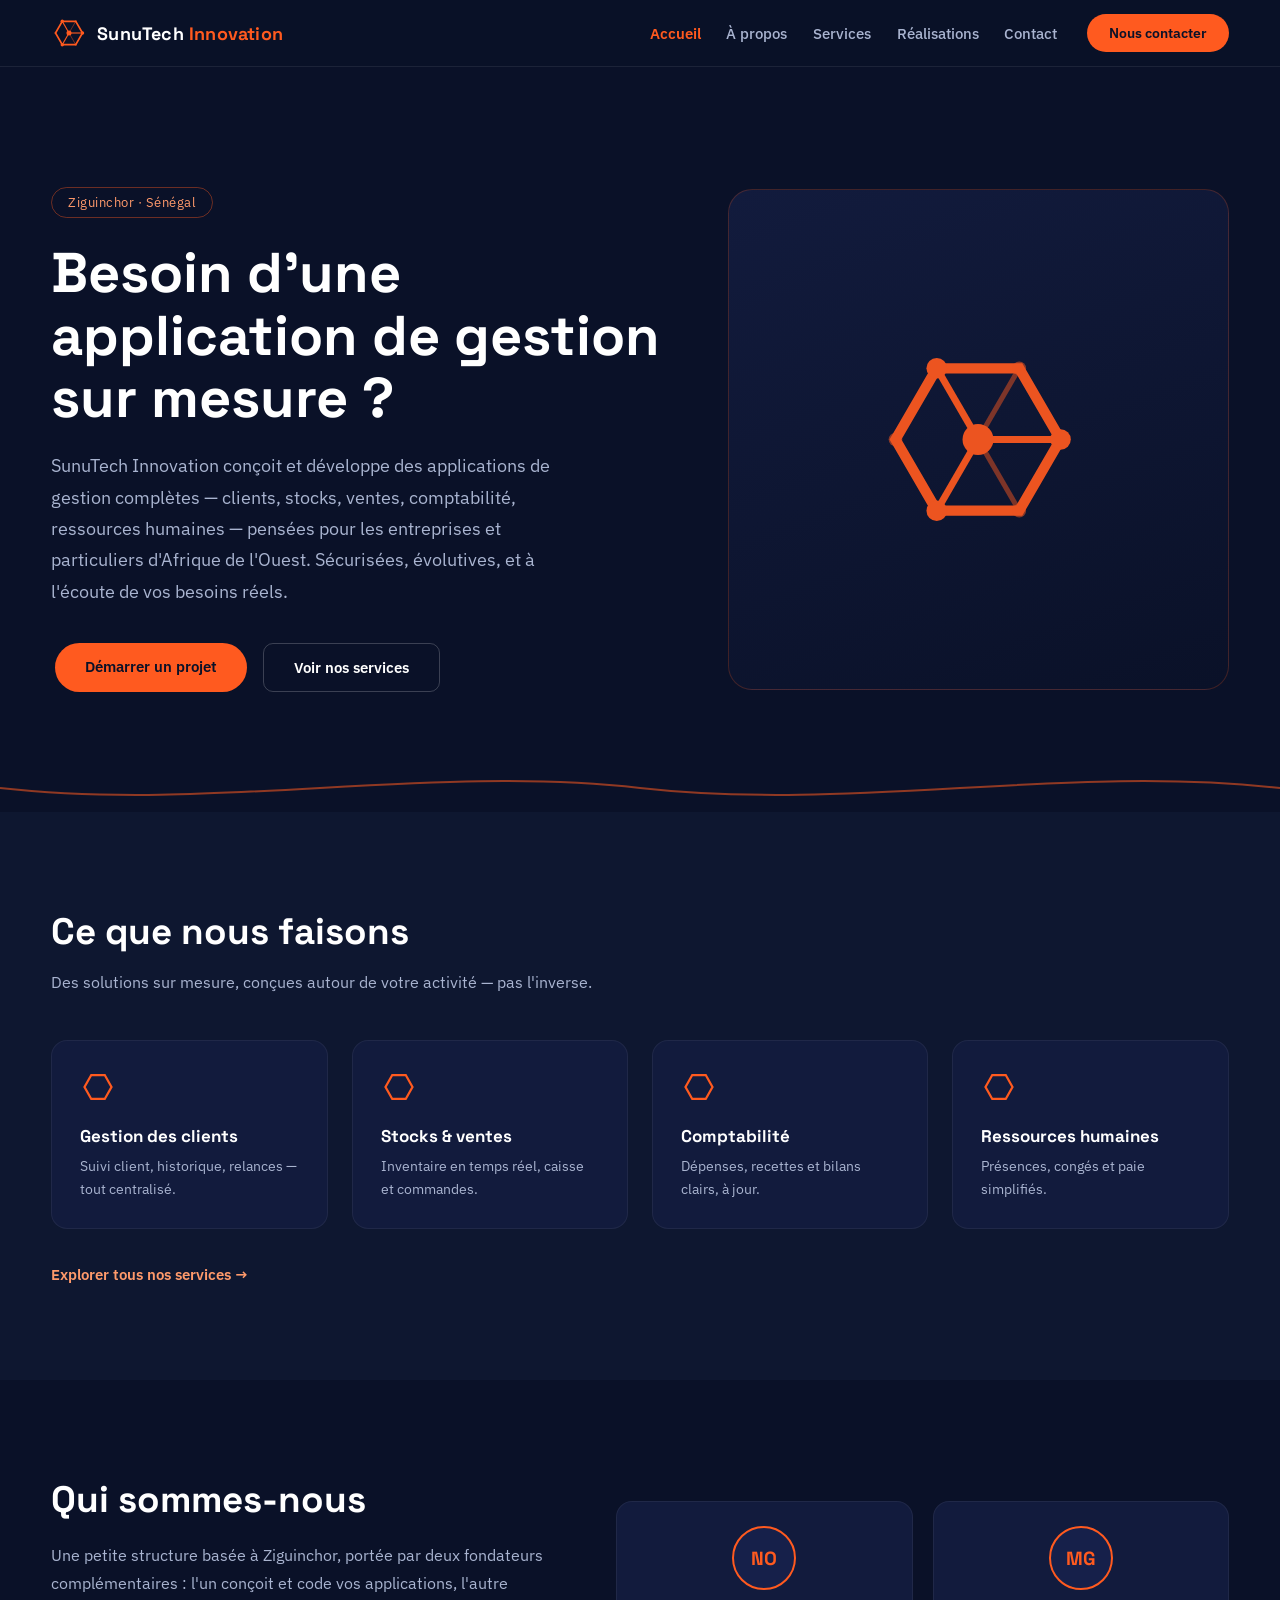
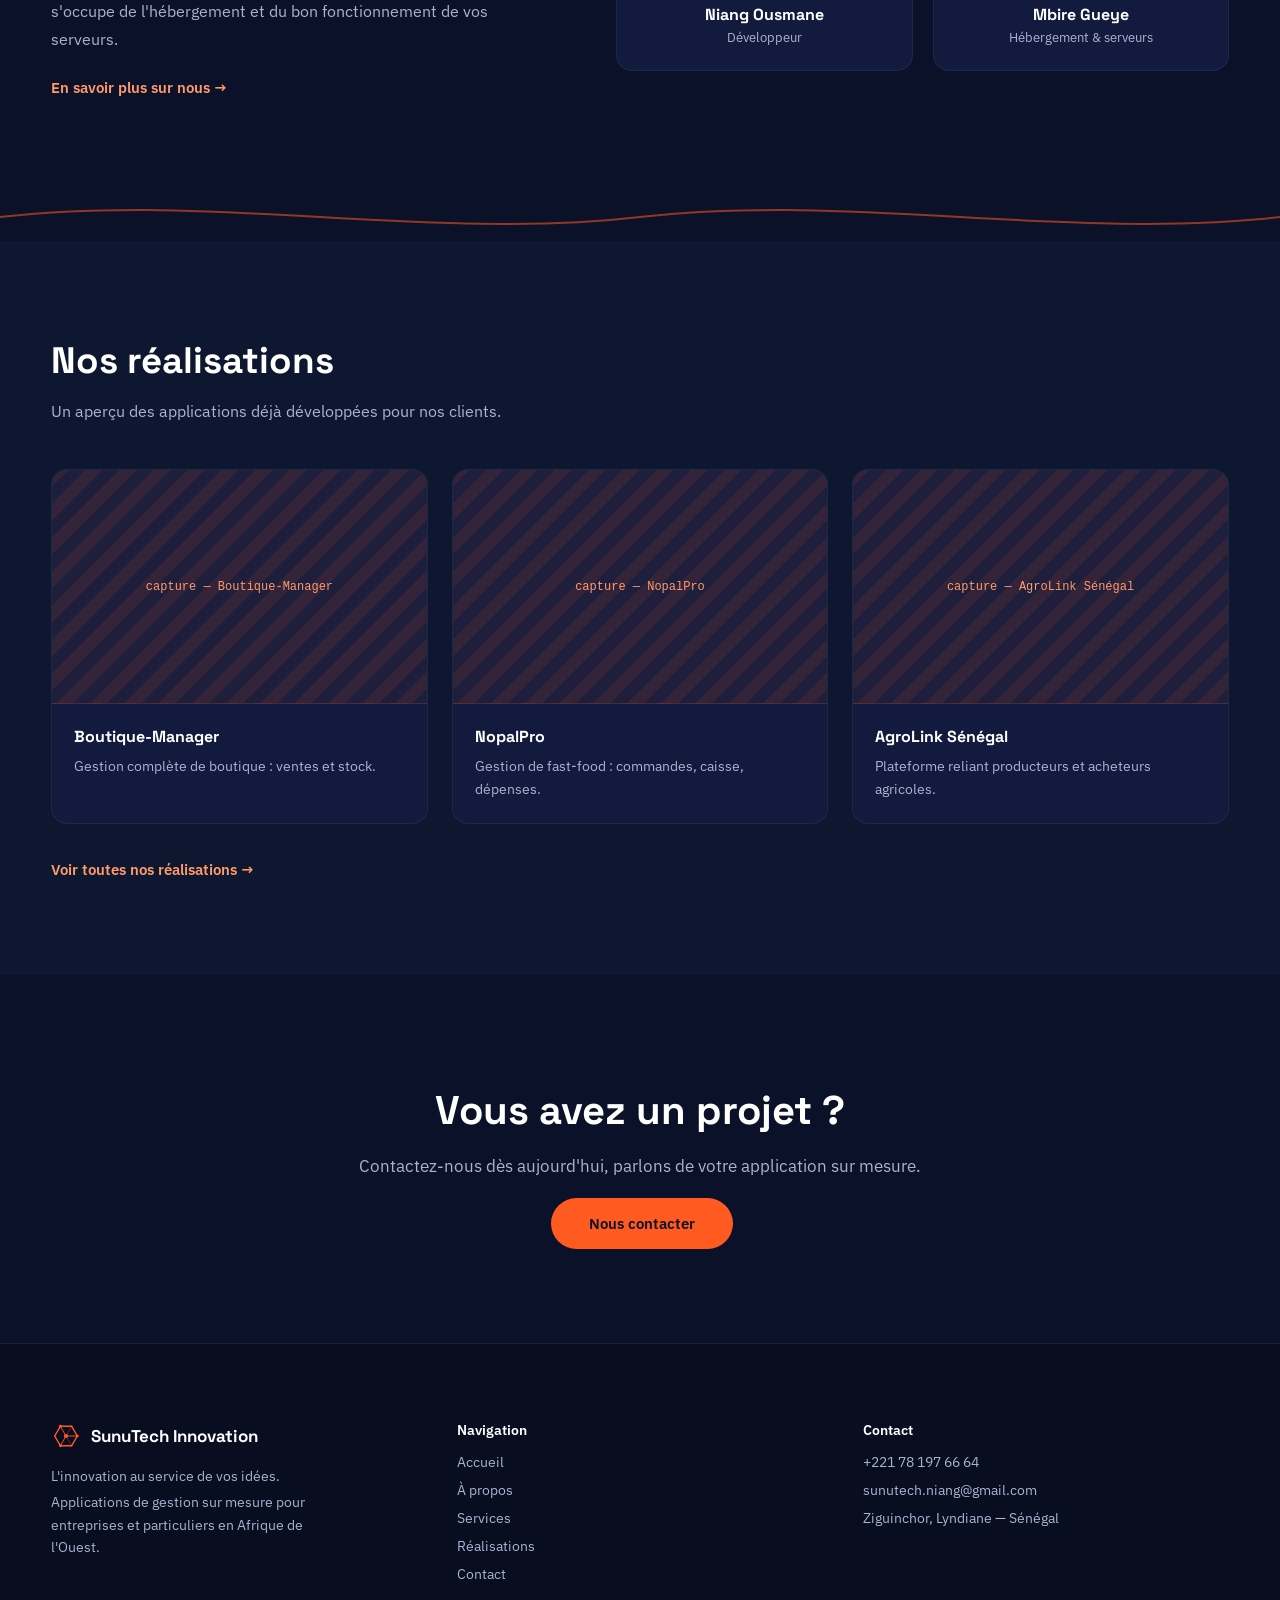
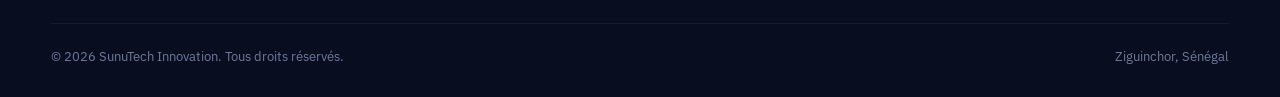
==== index.html @ 39dba282 "Site vitrine SunuTech Innovation : Accueil, A propos, Services, Realisations, Contact Site statique " ====
<!DOCTYPE html>
<html lang="fr">
<head>
<meta charset="utf-8">
<title>SunuTech Innovation — Applications de gestion sur mesure</title>
<meta name="viewport" content="width=device-width, initial-scale=1">
<link rel="preconnect" href="https://fonts.googleapis.com">
<link href="https://fonts.googleapis.com/css2?family=Space+Grotesk:wght@500;600;700&family=IBM+Plex+Sans:wght@400;500;600&display=swap" rel="stylesheet">
<link rel="stylesheet" href="assets/style.css">
</head>
<body>

<header class="site-header">
  <a href="index.html" class="brand">
    <img src="assets/logo.svg" alt="SunuTech Innovation">
    <span>SunuTech <em>Innovation</em></span>
  </a>
  <nav>
    <a href="index.html" class="nav-link active">Accueil</a>
    <a href="a-propos.html" class="nav-link">À propos</a>
    <a href="services.html" class="nav-link">Services</a>
    <a href="realisations.html" class="nav-link">Réalisations</a>
    <a href="contact.html" class="nav-link">Contact</a>
    <a href="contact.html" class="btn-primary">Nous contacter</a>
  </nav>
</header>

<section class="hero-split">
  <div>
    <span class="eyebrow">Ziguinchor · Sénégal</span>
    <h1>Besoin d'une application de gestion sur mesure ?</h1>
    <p>SunuTech Innovation conçoit et développe des applications de gestion complètes — clients, stocks, ventes, comptabilité, ressources humaines — pensées pour les entreprises et particuliers d'Afrique de l'Ouest. Sécurisées, évolutives, et à l'écoute de vos besoins réels.</p>
    <div class="hero-actions">
      <a href="contact.html" class="btn-primary" style="padding:14px 30px;font-size:15px;">Démarrer un projet</a>
      <a href="services.html" class="btn-outline">Voir nos services</a>
    </div>
  </div>
  <div class="hero-visual">
    <img src="assets/logo.svg" alt="">
  </div>
</section>

<svg class="wave-divider" viewBox="0 0 1440 48" preserveAspectRatio="none"><path d="M0,24 C240,48 480,0 720,24 C960,48 1200,0 1440,24" fill="none" stroke="#FF5A1F" stroke-width="2" opacity="0.55"/></svg>

<section class="section section-alt">
  <div class="section-inner" data-reveal>
    <h2 class="section-title">Ce que nous faisons</h2>
    <p class="section-lead">Des solutions sur mesure, conçues autour de votre activité — pas l'inverse.</p>
    <div class="card-grid">
      <div class="info-card">
        <svg width="36" height="36" viewBox="0 0 40 40"><polygon points="35,20 27.5,6.7 12.5,6.7 5,20 12.5,33.3 27.5,33.3" fill="none" stroke="#FF5A1F" stroke-width="2.5"/></svg>
        <h3>Gestion des clients</h3>
        <p>Suivi client, historique, relances — tout centralisé.</p>
      </div>
      <div class="info-card">
        <svg width="36" height="36" viewBox="0 0 40 40"><polygon points="35,20 27.5,6.7 12.5,6.7 5,20 12.5,33.3 27.5,33.3" fill="none" stroke="#FF5A1F" stroke-width="2.5"/></svg>
        <h3>Stocks &amp; ventes</h3>
        <p>Inventaire en temps réel, caisse et commandes.</p>
      </div>
      <div class="info-card">
        <svg width="36" height="36" viewBox="0 0 40 40"><polygon points="35,20 27.5,6.7 12.5,6.7 5,20 12.5,33.3 27.5,33.3" fill="none" stroke="#FF5A1F" stroke-width="2.5"/></svg>
        <h3>Comptabilité</h3>
        <p>Dépenses, recettes et bilans clairs, à jour.</p>
      </div>
      <div class="info-card">
        <svg width="36" height="36" viewBox="0 0 40 40"><polygon points="35,20 27.5,6.7 12.5,6.7 5,20 12.5,33.3 27.5,33.3" fill="none" stroke="#FF5A1F" stroke-width="2.5"/></svg>
        <h3>Ressources humaines</h3>
        <p>Présences, congés et paie simplifiés.</p>
      </div>
    </div>
    <a href="services.html" class="link-arrow" style="margin-top:36px;">Explorer tous nos services →</a>
  </div>
</section>

<section class="section">
  <div data-reveal>
    <div class="split-block">
      <div>
        <h2 class="section-title" style="margin-bottom:18px;">Qui sommes-nous</h2>
        <p style="line-height:1.75;margin:0 0 24px;">Une petite structure basée à Ziguinchor, portée par deux fondateurs complémentaires : l'un conçoit et code vos applications, l'autre s'occupe de l'hébergement et du bon fonctionnement de vos serveurs.</p>
        <a href="a-propos.html" class="link-arrow">En savoir plus sur nous →</a>
      </div>
      <div class="team-grid">
        <div class="team-card">
          <div class="avatar-circle">NO</div>
          <h3>Niang Ousmane</h3>
          <p class="role">Développeur</p>
        </div>
        <div class="team-card">
          <div class="avatar-circle">MG</div>
          <h3>Mbire Gueye</h3>
          <p class="role">Hébergement &amp; serveurs</p>
        </div>
      </div>
    </div>
  </div>
</section>

<svg class="wave-divider" viewBox="0 0 1440 48" preserveAspectRatio="none" style="transform:scaleY(-1);"><path d="M0,24 C240,48 480,0 720,24 C960,48 1200,0 1440,24" fill="none" stroke="#FF5A1F" stroke-width="2" opacity="0.55"/></svg>

<section class="section section-alt">
  <div class="section-inner" data-reveal>
    <h2 class="section-title">Nos réalisations</h2>
    <p class="section-lead">Un aperçu des applications déjà développées pour nos clients.</p>
    <div class="portfolio-grid">
      <div class="portfolio-card">
        <div class="portfolio-thumb"><span>capture — Boutique-Manager</span></div>
        <div class="body">
          <h3>Boutique-Manager</h3>
          <p>Gestion complète de boutique : ventes et stock.</p>
        </div>
      </div>
      <div class="portfolio-card">
        <div class="portfolio-thumb"><span>capture — NopalPro</span></div>
        <div class="body">
          <h3>NopalPro</h3>
          <p>Gestion de fast-food : commandes, caisse, dépenses.</p>
        </div>
      </div>
      <div class="portfolio-card">
        <div class="portfolio-thumb"><span>capture — AgroLink Sénégal</span></div>
        <div class="body">
          <h3>AgroLink Sénégal</h3>
          <p>Plateforme reliant producteurs et acheteurs agricoles.</p>
        </div>
      </div>
    </div>
    <a href="realisations.html" class="link-arrow" style="margin-top:36px;">Voir toutes nos réalisations →</a>
  </div>
</section>

<section class="cta-section">
  <div class="cta-inner" data-reveal>
    <h2>Vous avez un projet ?</h2>
    <p>Contactez-nous dès aujourd'hui, parlons de votre application sur mesure.</p>
    <a href="contact.html" class="btn-primary" style="padding:16px 38px;font-size:15px;">Nous contacter</a>
  </div>
</section>

<footer class="site-footer">
  <div class="footer-grid">
    <div>
      <div class="footer-brand">
        <img src="assets/logo.svg" alt="SunuTech Innovation">
        <span>SunuTech Innovation</span>
      </div>
      <p>L'innovation au service de vos idées.</p>
      <p>Applications de gestion sur mesure pour entreprises et particuliers en Afrique de l'Ouest.</p>
    </div>
    <div>
      <div class="footer-heading">Navigation</div>
      <div class="footer-links">
        <a href="index.html">Accueil</a>
        <a href="a-propos.html">À propos</a>
        <a href="services.html">Services</a>
        <a href="realisations.html">Réalisations</a>
        <a href="contact.html">Contact</a>
      </div>
    </div>
    <div>
      <div class="footer-heading">Contact</div>
      <div class="footer-links">
        <a href="tel:+221781976664">+221 78 197 66 64</a>
        <a href="mailto:sunutech.niang@gmail.com">sunutech.niang@gmail.com</a>
        <span>Ziguinchor, Lyndiane — Sénégal</span>
      </div>
    </div>
  </div>
  <div class="footer-bottom">
    <span>© 2026 SunuTech Innovation. Tous droits réservés.</span>
    <span>Ziguinchor, Sénégal</span>
  </div>
</footer>

<script src="assets/main.js"></script>
</body>
</html>
---- assets/style.css ----
:root {
  --bg: #0A1128;
  --bg-alt: #080D1F;
  --card: #121b3d;
  --accent: #FF5A1F;
  --accent-light: #FF7A45;
  --accent-soft: #FF9A6B;
  --text: #ffffff;
  --text-muted: #A9B4D0;
  --text-dim: #6E7A9E;
  --placeholder: #5B6690;
  --border: rgba(255, 255, 255, 0.08);
  --border-soft: rgba(255, 255, 255, 0.06);
  --border-input: rgba(255, 255, 255, 0.1);
}

* { box-sizing: border-box; }

body {
  margin: 0;
  background: var(--bg);
  font-family: 'IBM Plex Sans', sans-serif;
  color: var(--text-muted);
}

::selection { background: var(--accent); color: var(--bg); }

a { color: inherit; }

h1, h2, h3 {
  font-family: 'Space Grotesk', sans-serif;
  color: var(--text);
  margin: 0;
}

input::placeholder, textarea::placeholder { color: var(--placeholder); }

@keyframes fadeInUp {
  from { opacity: 0; transform: translateY(26px); }
  to { opacity: 1; transform: translateY(0); }
}

[data-reveal] {
  opacity: 0;
  transform: translateY(28px);
  transition: opacity 0.7s cubic-bezier(.16,.8,.24,1), transform 0.7s cubic-bezier(.16,.8,.24,1);
}
[data-reveal].is-visible {
  opacity: 1;
  transform: translateY(0);
}

/* Header */
.site-header {
  position: sticky;
  top: 0;
  z-index: 50;
  display: flex;
  align-items: center;
  justify-content: space-between;
  flex-wrap: wrap;
  gap: 16px;
  padding: 14px clamp(20px, 4vw, 64px);
  background: rgba(10, 17, 40, 0.94);
  backdrop-filter: blur(10px);
  border-bottom: 1px solid var(--border);
}
.site-header .brand {
  display: flex;
  align-items: center;
  gap: 10px;
  text-decoration: none;
}
.site-header .brand img { width: 36px; height: 36px; display: block; }
.site-header .brand span {
  font-family: 'Space Grotesk', sans-serif;
  font-weight: 700;
  font-size: 18px;
  color: var(--text);
  letter-spacing: 0.2px;
  white-space: nowrap;
}
.site-header .brand span em { color: var(--accent); font-style: normal; }
.site-header nav {
  display: flex;
  align-items: center;
  gap: clamp(14px, 2vw, 28px);
  flex-wrap: wrap;
}
.nav-link {
  font-size: 15px;
  font-weight: 500;
  color: var(--text-muted);
  text-decoration: none;
  white-space: nowrap;
}
.nav-link:hover { color: var(--accent); }
.nav-link.active { color: var(--accent); font-weight: 600; }
.btn-primary {
  margin-left: 4px;
  padding: 10px 22px;
  background: var(--accent);
  color: var(--bg);
  font-weight: 600;
  border: none;
  border-radius: 999px;
  text-decoration: none;
  font-size: 14px;
  white-space: nowrap;
  cursor: pointer;
  transition: background 0.2s ease, transform 0.2s ease;
}
.btn-primary:hover { background: var(--accent-light); }
.btn-primary:active { transform: scale(0.97); }

/* Footer */
.site-footer {
  background: var(--bg-alt);
  border-top: 1px solid var(--border);
  padding: clamp(48px, 6vw, 80px) clamp(20px, 4vw, 64px) 32px;
}
.site-footer .footer-grid {
  max-width: 1200px;
  margin: 0 auto;
  display: grid;
  grid-template-columns: repeat(auto-fit, minmax(220px, 1fr));
  gap: 40px;
}
.site-footer .footer-brand { display: flex; align-items: center; gap: 10px; margin-bottom: 14px; }
.site-footer .footer-brand img { width: 30px; height: 30px; }
.site-footer .footer-brand span { font-family: 'Space Grotesk', sans-serif; font-weight: 700; font-size: 17px; color: var(--text); }
.site-footer p { font-size: 14px; line-height: 1.6; max-width: 280px; margin: 0 0 4px; }
.site-footer .footer-heading { color: var(--text); font-weight: 600; font-size: 14px; margin-bottom: 14px; }
.site-footer .footer-links { display: flex; flex-direction: column; gap: 10px; font-size: 14px; }
.site-footer .footer-links a { color: var(--text-muted); text-decoration: none; }
.site-footer .footer-links a:hover { color: var(--accent); }
.site-footer .footer-bottom {
  max-width: 1200px;
  margin: 40px auto 0;
  padding-top: 24px;
  border-top: 1px solid var(--border-soft);
  display: flex;
  justify-content: space-between;
  flex-wrap: wrap;
  gap: 12px;
  font-size: 13px;
  color: var(--text-dim);
}

/* Contact page */
.contact-hero {
  max-width: 1000px;
  margin: 0 auto;
  padding: clamp(56px, 10vw, 110px) clamp(20px, 4vw, 64px) clamp(40px, 6vw, 56px);
  text-align: center;
}
.contact-hero .eyebrow {
  display: inline-block;
  padding: 6px 16px;
  border: 1px solid rgba(255, 90, 31, 0.4);
  border-radius: 999px;
  color: var(--accent-soft);
  font-size: 13px;
  letter-spacing: 0.5px;
  margin-bottom: 24px;
  animation: fadeInUp 0.7s cubic-bezier(.16,.8,.24,1) 0.05s both;
}
.contact-hero h1 {
  font-weight: 700;
  font-size: clamp(2rem, 4.5vw, 3.1rem);
  line-height: 1.15;
  margin: 0 0 20px;
  animation: fadeInUp 0.75s cubic-bezier(.16,.8,.24,1) 0.15s both;
}
.contact-hero p {
  font-size: clamp(1rem, 1.3vw, 1.15rem);
  line-height: 1.8;
  max-width: 640px;
  margin: 0 auto;
  animation: fadeInUp 0.75s cubic-bezier(.16,.8,.24,1) 0.28s both;
}

.contact-section {
  padding: 0 clamp(20px, 4vw, 64px) clamp(64px, 8vw, 100px);
}
.contact-grid {
  max-width: 1160px;
  margin: 0 auto;
  display: grid;
  grid-template-columns: minmax(260px, 0.85fr) minmax(300px, 1.15fr);
  gap: clamp(28px, 4vw, 48px);
  align-items: start;
}
@media (max-width: 760px) {
  .contact-grid { grid-template-columns: 1fr; }
}

.contact-list { display: flex; flex-direction: column; gap: 16px; }
.contact-card {
  display: flex;
  align-items: center;
  gap: 16px;
  background: var(--card);
  border: 1px solid var(--border-soft);
  border-radius: 14px;
  padding: 20px;
  text-decoration: none;
  transition: transform 0.2s ease, border-color 0.2s ease;
}
.contact-card:hover { border-color: var(--accent); transform: translateY(-3px); }
.contact-card svg { flex-shrink: 0; }
.contact-card .label { color: var(--text); font-weight: 600; font-size: 14.5px; }
.contact-card .value { color: var(--text-muted); font-size: 14px; }

.contact-form-card {
  background: var(--card);
  border: 1px solid var(--border-soft);
  border-radius: 20px;
  padding: clamp(24px, 3vw, 40px);
}
.contact-form-card h2 { font-size: 20px; margin: 0 0 24px; }
.form-field { display: flex; flex-direction: column; gap: 8px; }
.form-field label { color: var(--text-muted); font-size: 13px; }
.form-field input, .form-field textarea {
  width: 100%;
  box-sizing: border-box;
  padding: 13px 16px;
  background: var(--bg);
  border: 1px solid var(--border-input);
  border-radius: 10px;
  color: var(--text);
  font-family: 'IBM Plex Sans', sans-serif;
  font-size: 14.5px;
}
.form-field textarea { resize: vertical; }
.contact-form { display: flex; flex-direction: column; gap: 18px; }
.submit-btn {
  padding: 15px 28px;
  background: var(--accent);
  color: var(--bg);
  font-weight: 600;
  border: none;
  border-radius: 10px;
  font-size: 15px;
  cursor: pointer;
  transition: transform 0.2s ease, background 0.2s ease;
  align-self: flex-start;
}
.submit-btn:hover { background: var(--accent-light); transform: translateY(-2px); }
.submit-btn:active { transform: scale(0.97); }

/* Shared building blocks (Accueil, A-Propos, Services, Réalisations) */
.eyebrow {
  display: inline-block;
  padding: 6px 16px;
  border: 1px solid rgba(255, 90, 31, 0.4);
  border-radius: 999px;
  color: var(--accent-soft);
  font-size: 13px;
  letter-spacing: 0.5px;
  margin-bottom: 24px;
  animation: fadeInUp 0.7s cubic-bezier(.16,.8,.24,1) 0.05s both;
}
.page-hero {
  max-width: 1000px;
  margin: 0 auto;
  padding: clamp(56px, 10vw, 110px) clamp(20px, 4vw, 64px) clamp(48px, 6vw, 72px);
  text-align: center;
}
.page-hero h1 {
  font-weight: 700;
  font-size: clamp(2rem, 4.5vw, 3.1rem);
  line-height: 1.15;
  margin: 0 0 24px;
  animation: fadeInUp 0.75s cubic-bezier(.16,.8,.24,1) 0.15s both;
}
.page-hero p {
  font-size: clamp(1rem, 1.3vw, 1.15rem);
  line-height: 1.8;
  max-width: 720px;
  margin: 0 auto;
  animation: fadeInUp 0.75s cubic-bezier(.16,.8,.24,1) 0.28s both;
}

.wave-divider { display: block; width: 100%; height: 48px; }
.wave-divider path {
  stroke-dasharray: 1500;
  stroke-dashoffset: 1500;
  animation: drawLine 1.6s ease 0.3s forwards;
}
@keyframes drawLine { from { stroke-dashoffset: 1500; } to { stroke-dashoffset: 0; } }

.section { padding: clamp(56px, 8vw, 96px) clamp(20px, 4vw, 64px); }
.section-alt { background: #0E1730; }
.section-inner { max-width: 1200px; margin: 0 auto; }
.section-inner.narrow { max-width: 1100px; }
.section-title { font-size: clamp(1.6rem, 3vw, 2.3rem); margin: 0 0 14px; }
.section-title.centered { text-align: center; margin-bottom: 12px; }
.section-lead { font-size: 1rem; line-height: 1.7; max-width: 620px; margin: 0 0 44px; }
.section-lead.centered { margin: 0 auto 56px; text-align: center; }

.card-grid {
  display: grid;
  grid-template-columns: repeat(auto-fit, minmax(230px, 1fr));
  gap: 24px;
}
.info-card {
  background: var(--card);
  border: 1px solid var(--border-soft);
  border-radius: 16px;
  padding: 28px;
  transition: transform 0.25s ease, box-shadow 0.25s ease, border-color 0.25s ease;
}
.info-card:hover { transform: translateY(-6px); box-shadow: 0 16px 30px rgba(0,0,0,0.35); border-color: rgba(255,90,31,0.3); }
.info-card svg { margin-bottom: 16px; }
.info-card h3 { font-size: 17px; margin: 0 0 8px; }
.info-card p { font-size: 14px; line-height: 1.6; margin: 0; }

.link-arrow {
  display: inline-block;
  color: var(--accent-soft);
  font-weight: 600;
  font-size: 15px;
  text-decoration: none;
  transition: color 0.2s ease, transform 0.2s ease;
}
.link-arrow:hover { color: var(--accent); transform: translateX(4px); }

.hero-split {
  max-width: 1280px;
  margin: 0 auto;
  padding: clamp(56px, 10vw, 120px) clamp(20px, 4vw, 64px) clamp(40px, 6vw, 72px);
  display: grid;
  grid-template-columns: minmax(280px, 1.1fr) minmax(240px, 0.9fr);
  gap: clamp(32px, 5vw, 64px);
  align-items: center;
}
@media (max-width: 760px) { .hero-split { grid-template-columns: 1fr; } }
.hero-split h1 {
  font-weight: 700;
  font-size: clamp(2.1rem, 5vw, 3.5rem);
  line-height: 1.12;
  margin: 0 0 20px;
  animation: fadeInUp 0.75s cubic-bezier(.16,.8,.24,1) 0.15s both;
}
.hero-split p {
  font-size: clamp(1rem, 1.4vw, 1.15rem);
  line-height: 1.75;
  max-width: 520px;
  margin: 0 0 36px;
  animation: fadeInUp 0.75s cubic-bezier(.16,.8,.24,1) 0.28s both;
}
.hero-actions { display: flex; gap: 16px; flex-wrap: wrap; animation: fadeInUp 0.75s cubic-bezier(.16,.8,.24,1) 0.4s both; }
.btn-outline {
  padding: 14px 30px;
  border: 1px solid rgba(255,255,255,0.2);
  color: var(--text);
  font-weight: 600;
  border-radius: 10px;
  text-decoration: none;
  font-size: 15px;
  transition: transform 0.2s ease, border-color 0.2s ease, color 0.2s ease;
  display: inline-block;
}
.btn-outline:hover { border-color: var(--accent); color: var(--accent-soft); transform: translateY(-2px); }
.hero-visual {
  aspect-ratio: 1 / 1;
  border-radius: 24px;
  background: linear-gradient(160deg, var(--card), var(--bg));
  border: 1px solid rgba(255, 90, 31, 0.22);
  display: flex;
  align-items: center;
  justify-content: center;
  animation: fadeInUp 0.9s cubic-bezier(.16,.8,.24,1) 0.35s both;
}
.hero-visual img { width: 44%; opacity: 0.92; animation: floatGlow 4.5s ease-in-out 1.2s infinite; }
@keyframes floatGlow {
  0%, 100% { filter: drop-shadow(0 0 12px rgba(255,90,31,0.28)); transform: translateY(0); }
  50% { filter: drop-shadow(0 0 26px rgba(255,90,31,0.5)); transform: translateY(-8px); }
}

.team-grid { display: grid; grid-template-columns: repeat(auto-fit, minmax(200px, 1fr)); gap: 20px; }
.team-grid.wide { grid-template-columns: repeat(auto-fit, minmax(300px, 1fr)); gap: 32px; }
.team-card {
  background: var(--card);
  border: 1px solid var(--border-soft);
  border-radius: 16px;
  padding: 24px;
  text-align: center;
  transition: transform 0.25s ease, box-shadow 0.25s ease;
}
.team-card.large { border-radius: 20px; padding: 36px; text-align: left; }
.team-card:hover { transform: translateY(-6px); box-shadow: 0 16px 30px rgba(0,0,0,0.35); }
.avatar-circle {
  width: 64px; height: 64px; border-radius: 50%;
  background: #16204a; border: 2px solid var(--accent);
  display: flex; align-items: center; justify-content: center;
  font-family: 'Space Grotesk', sans-serif; font-weight: 700; font-size: 19px; color: var(--accent);
  margin: 0 auto 14px;
}
.team-card.large .avatar-circle { width: 76px; height: 76px; font-size: 22px; margin: 0 0 22px; }
.team-card h3 { font-size: 16px; margin: 0 0 4px; }
.team-card.large h3 { font-size: 20px; }
.team-card .role { color: var(--text-muted); font-size: 13px; margin: 0; }
.team-card.large .role { color: var(--accent-soft); font-size: 14px; font-weight: 600; margin: 0 0 18px; }
.team-card.large .bio { color: var(--text-muted); font-size: 14.5px; line-height: 1.75; margin: 0; }

.split-block {
  max-width: 1200px;
  margin: 0 auto;
  display: grid;
  grid-template-columns: minmax(260px, 0.9fr) minmax(260px, 1.1fr);
  gap: clamp(32px, 5vw, 64px);
  align-items: center;
}
@media (max-width: 760px) { .split-block { grid-template-columns: 1fr; } }

.cta-section { padding: clamp(64px, 9vw, 110px) clamp(20px, 4vw, 64px); text-align: center; }
.cta-section .cta-inner { max-width: 680px; margin: 0 auto; }
.cta-section h2 { font-size: clamp(1.7rem, 3.5vw, 2.5rem); margin: 0 0 16px; }
.cta-section p { color: var(--text-muted); font-size: 1.05rem; line-height: 1.7; margin: 0 0 32px; }

.portfolio-grid { display: grid; grid-template-columns: repeat(auto-fit, minmax(260px, 1fr)); gap: 24px; }
.portfolio-grid.compact { grid-template-columns: repeat(auto-fit, minmax(270px, 1fr)); }
.portfolio-card {
  background: var(--card);
  border: 1px solid var(--border-soft);
  border-radius: 16px;
  overflow: hidden;
  transition: transform 0.25s ease, box-shadow 0.25s ease;
}
.portfolio-card:hover { transform: translateY(-6px); box-shadow: 0 16px 30px rgba(0,0,0,0.35); }
.portfolio-thumb {
  aspect-ratio: 16 / 10;
  background: repeating-linear-gradient(135deg, rgba(255,90,31,0.14) 0 12px, rgba(255,90,31,0.05) 12px 24px);
  border-bottom: 1px solid rgba(255,90,31,0.2);
  display: flex; align-items: center; justify-content: center;
}
.portfolio-thumb span { font-family: monospace; font-size: 12px; color: var(--accent-soft); text-align: center; padding: 0 16px; }
.portfolio-card .body { padding: 22px; }
.portfolio-card.compact .body { padding: 24px; }
.portfolio-card h3 { font-size: 16px; margin: 0 0 8px; }
.portfolio-card.compact h3 { font-size: 17px; }
.portfolio-card p { font-size: 14px; line-height: 1.65; margin: 0; }
.portfolio-badge {
  display: inline-block;
  font-size: 11.5px;
  color: var(--accent-soft);
  border: 1px solid rgba(255,90,31,0.35);
  border-radius: 999px;
  padding: 3px 10px;
  margin-bottom: 12px;
}
.portfolio-card.cta-card {
  background: linear-gradient(160deg, #1a1030, var(--card));
  border-color: rgba(255,90,31,0.35);
  padding: 32px;
  display: flex;
  flex-direction: column;
  justify-content: center;
}
.portfolio-card.cta-card h3 { font-size: 18px; margin: 0 0 10px; }
.portfolio-card.cta-card p { font-size: 14px; line-height: 1.7; margin: 0 0 20px; }

.process-grid { display: grid; grid-template-columns: repeat(auto-fit, minmax(200px, 1fr)); gap: 28px; }
.process-step { text-align: center; transition: transform 0.25s ease; }
.process-step:hover { transform: translateY(-6px); }
.step-number {
  width: 44px; height: 44px; border-radius: 50%;
  background: #16204a; border: 2px solid var(--accent);
  display: flex; align-items: center; justify-content: center;
  font-family: 'Space Grotesk', sans-serif; font-weight: 700; color: var(--accent);
  margin: 0 auto 16px;
}
.process-step h3 { font-size: 15.5px; margin: 0 0 8px; }
.process-step p { font-size: 13.5px; line-height: 1.6; margin: 0; }

.value-grid { display: grid; grid-template-columns: repeat(auto-fit, minmax(220px, 1fr)); gap: 24px; }
.value-card { text-align: center; padding: 24px; transition: transform 0.25s ease; }
.value-card:hover { transform: translateY(-6px); }
.value-card svg { margin: 0 auto 16px; display: block; }
.value-card h3 { font-size: 16px; margin: 0 0 10px; }
.value-card p { font-size: 14px; line-height: 1.65; margin: 0; }

.prose-block { max-width: 900px; margin: 0 auto; text-align: center; }
.prose-block h2 { font-size: clamp(1.5rem, 3vw, 2.1rem); margin: 0 0 18px; }
.prose-block p { font-size: 1rem; line-height: 1.8; margin: 0; }
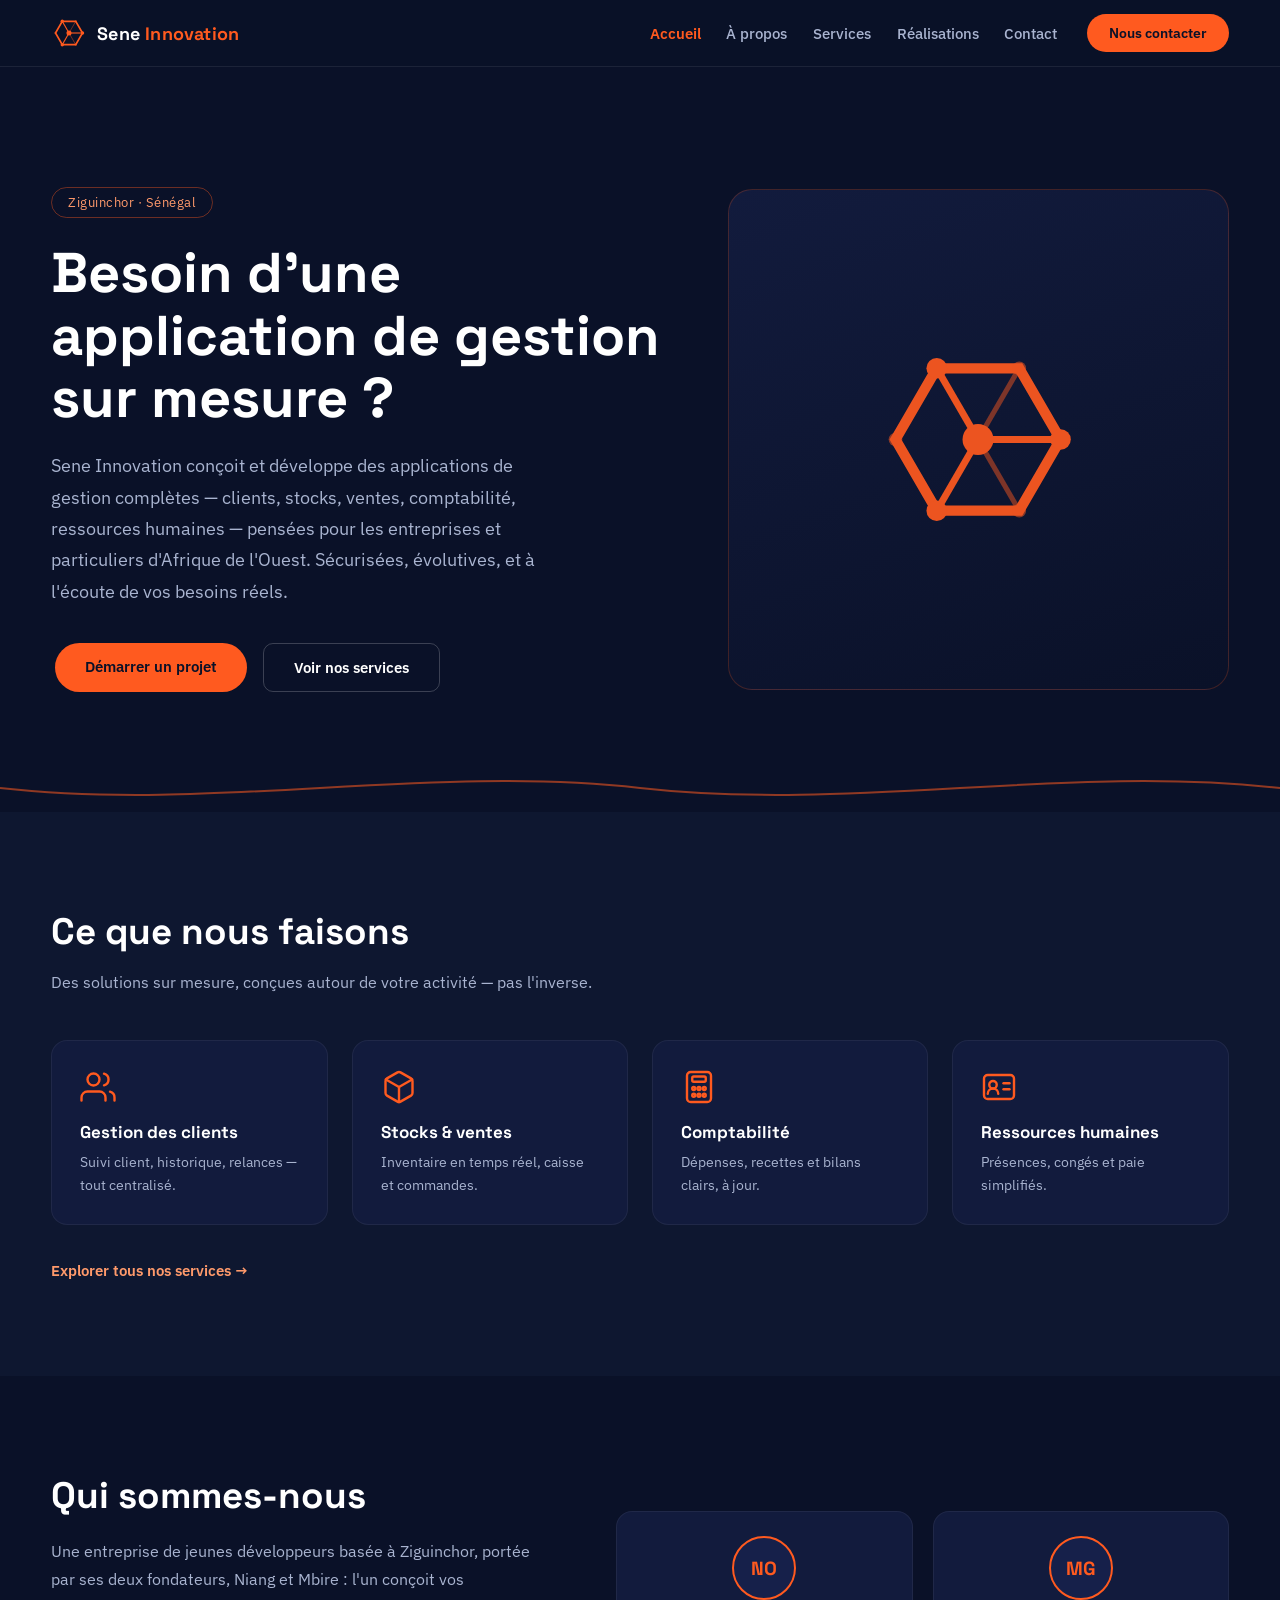
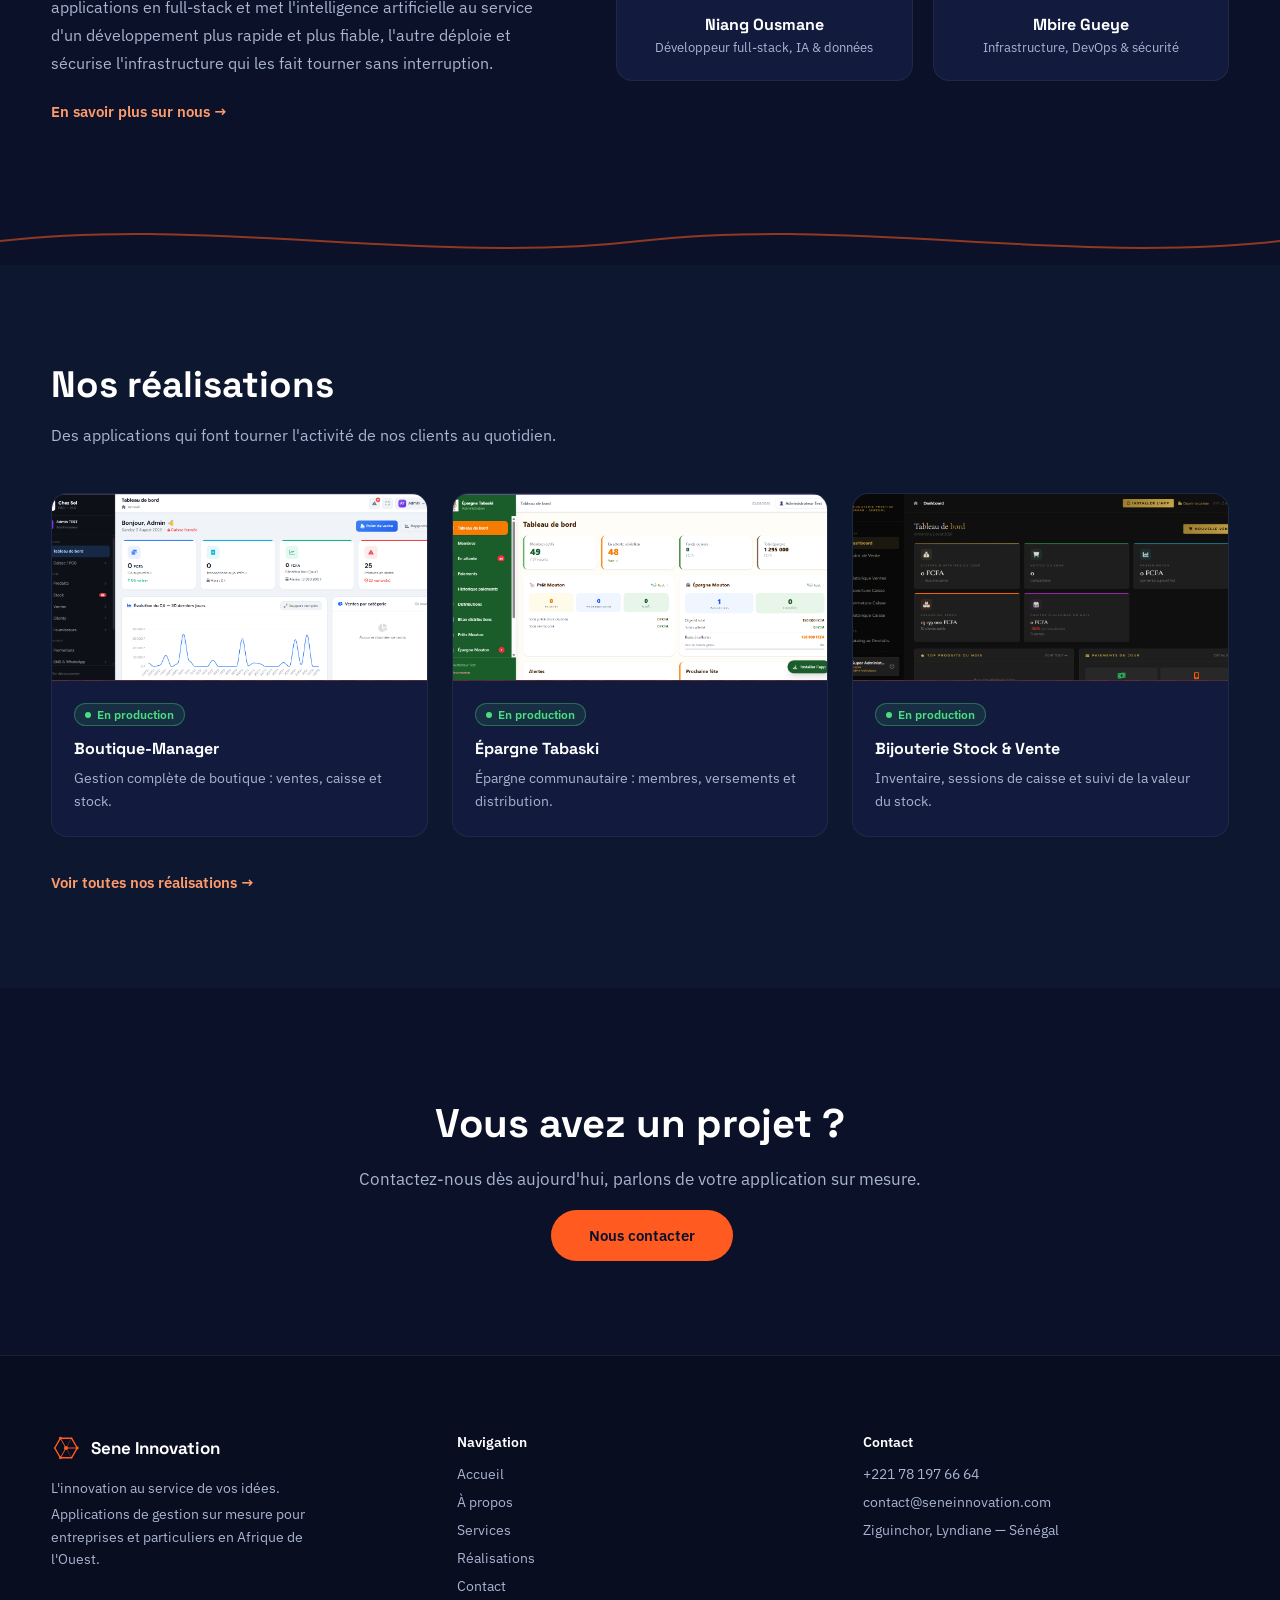
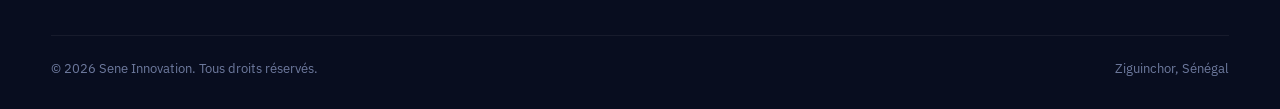
==== commit 3eec870e: "Renommage en Sene Innovation et refonte du contenu Marque - SunuTech Innovation devient Sene Innovat" ====
--- a/index.html
+++ b/index.html
@@ -2,18 +2,19 @@
 <html lang="fr">
 <head>
 <meta charset="utf-8">
-<title>SunuTech Innovation — Applications de gestion sur mesure</title>
+<title>Sene Innovation — Applications de gestion sur mesure</title>
 <meta name="viewport" content="width=device-width, initial-scale=1">
 <link rel="preconnect" href="https://fonts.googleapis.com">
 <link href="https://fonts.googleapis.com/css2?family=Space+Grotesk:wght@500;600;700&family=IBM+Plex+Sans:wght@400;500;600&display=swap" rel="stylesheet">
-<link rel="stylesheet" href="assets/style.css">
+<link rel="stylesheet" href="assets/style.css?v=4">
+<noscript><style>[data-reveal]{opacity:1!important;transform:none!important}</style></noscript>
 </head>
 <body>
 
 <header class="site-header">
   <a href="index.html" class="brand">
-    <img src="assets/logo.svg" alt="SunuTech Innovation">
-    <span>SunuTech <em>Innovation</em></span>
+    <img src="assets/logo.svg" alt="Sene Innovation">
+    <span>Sene <em>Innovation</em></span>
   </a>
   <nav>
     <a href="index.html" class="nav-link active">Accueil</a>
@@ -29,7 +30,7 @@
   <div>
     <span class="eyebrow">Ziguinchor · Sénégal</span>
     <h1>Besoin d'une application de gestion sur mesure ?</h1>
-    <p>SunuTech Innovation conçoit et développe des applications de gestion complètes — clients, stocks, ventes, comptabilité, ressources humaines — pensées pour les entreprises et particuliers d'Afrique de l'Ouest. Sécurisées, évolutives, et à l'écoute de vos besoins réels.</p>
+    <p>Sene Innovation conçoit et développe des applications de gestion complètes — clients, stocks, ventes, comptabilité, ressources humaines — pensées pour les entreprises et particuliers d'Afrique de l'Ouest. Sécurisées, évolutives, et à l'écoute de vos besoins réels.</p>
     <div class="hero-actions">
       <a href="contact.html" class="btn-primary" style="padding:14px 30px;font-size:15px;">Démarrer un projet</a>
       <a href="services.html" class="btn-outline">Voir nos services</a>
@@ -48,22 +49,22 @@
     <p class="section-lead">Des solutions sur mesure, conçues autour de votre activité — pas l'inverse.</p>
     <div class="card-grid">
       <div class="info-card">
-        <svg width="36" height="36" viewBox="0 0 40 40"><polygon points="35,20 27.5,6.7 12.5,6.7 5,20 12.5,33.3 27.5,33.3" fill="none" stroke="#FF5A1F" stroke-width="2.5"/></svg>
+        <svg class="svc-icon" viewBox="0 0 24 24" aria-hidden="true"><path d="M17 21v-2a4 4 0 0 0-4-4H5a4 4 0 0 0-4 4v2"/><circle cx="9" cy="7" r="4"/><path d="M23 21v-2a4 4 0 0 0-3-3.87"/><path d="M16 3.13a4 4 0 0 1 0 7.75"/></svg>
         <h3>Gestion des clients</h3>
         <p>Suivi client, historique, relances — tout centralisé.</p>
       </div>
       <div class="info-card">
-        <svg width="36" height="36" viewBox="0 0 40 40"><polygon points="35,20 27.5,6.7 12.5,6.7 5,20 12.5,33.3 27.5,33.3" fill="none" stroke="#FF5A1F" stroke-width="2.5"/></svg>
+        <svg class="svc-icon" viewBox="0 0 24 24" aria-hidden="true"><path d="M21 16V8a2 2 0 0 0-1-1.73l-7-4a2 2 0 0 0-2 0l-7 4A2 2 0 0 0 3 8v8a2 2 0 0 0 1 1.73l7 4a2 2 0 0 0 2 0l7-4A2 2 0 0 0 21 16z"/><polyline points="3.27 6.96 12 12.01 20.73 6.96"/><line x1="12" y1="22.08" x2="12" y2="12"/></svg>
         <h3>Stocks &amp; ventes</h3>
         <p>Inventaire en temps réel, caisse et commandes.</p>
       </div>
       <div class="info-card">
-        <svg width="36" height="36" viewBox="0 0 40 40"><polygon points="35,20 27.5,6.7 12.5,6.7 5,20 12.5,33.3 27.5,33.3" fill="none" stroke="#FF5A1F" stroke-width="2.5"/></svg>
+        <svg class="svc-icon" viewBox="0 0 24 24" aria-hidden="true"><rect x="4" y="2" width="16" height="20" rx="2.5"/><rect x="7.5" y="5" width="9" height="3.5" rx="1"/><circle cx="8.5" cy="13" r="1"/><circle cx="12" cy="13" r="1"/><circle cx="15.5" cy="13" r="1"/><circle cx="8.5" cy="17.5" r="1"/><circle cx="12" cy="17.5" r="1"/><circle cx="15.5" cy="17.5" r="1"/></svg>
         <h3>Comptabilité</h3>
         <p>Dépenses, recettes et bilans clairs, à jour.</p>
       </div>
       <div class="info-card">
-        <svg width="36" height="36" viewBox="0 0 40 40"><polygon points="35,20 27.5,6.7 12.5,6.7 5,20 12.5,33.3 27.5,33.3" fill="none" stroke="#FF5A1F" stroke-width="2.5"/></svg>
+        <svg class="svc-icon" viewBox="0 0 24 24" aria-hidden="true"><rect x="2" y="4" width="20" height="16" rx="2.5"/><circle cx="8" cy="10.5" r="2.5"/><path d="M4.5 16.5a3.5 3.5 0 0 1 7 0"/><line x1="15" y1="9.5" x2="19" y2="9.5"/><line x1="15" y1="13.5" x2="19" y2="13.5"/></svg>
         <h3>Ressources humaines</h3>
         <p>Présences, congés et paie simplifiés.</p>
       </div>
@@ -77,19 +78,19 @@
     <div class="split-block">
       <div>
         <h2 class="section-title" style="margin-bottom:18px;">Qui sommes-nous</h2>
-        <p style="line-height:1.75;margin:0 0 24px;">Une petite structure basée à Ziguinchor, portée par deux fondateurs complémentaires : l'un conçoit et code vos applications, l'autre s'occupe de l'hébergement et du bon fonctionnement de vos serveurs.</p>
+        <p style="line-height:1.75;margin:0 0 24px;">Une entreprise de jeunes développeurs basée à Ziguinchor, portée par ses deux fondateurs, Niang et Mbire : l'un conçoit vos applications en full-stack et met l'intelligence artificielle au service d'un développement plus rapide et plus fiable, l'autre déploie et sécurise l'infrastructure qui les fait tourner sans interruption.</p>
         <a href="a-propos.html" class="link-arrow">En savoir plus sur nous →</a>
       </div>
       <div class="team-grid">
         <div class="team-card">
           <div class="avatar-circle">NO</div>
           <h3>Niang Ousmane</h3>
-          <p class="role">Développeur</p>
+          <p class="role">Développeur full-stack, IA &amp; données</p>
         </div>
         <div class="team-card">
           <div class="avatar-circle">MG</div>
           <h3>Mbire Gueye</h3>
-          <p class="role">Hébergement &amp; serveurs</p>
+          <p class="role">Infrastructure, DevOps &amp; sécurité</p>
         </div>
       </div>
     </div>
@@ -101,27 +102,39 @@
 <section class="section section-alt">
   <div class="section-inner" data-reveal>
     <h2 class="section-title">Nos réalisations</h2>
-    <p class="section-lead">Un aperçu des applications déjà développées pour nos clients.</p>
+    <p class="section-lead">Des applications qui font tourner l'activité de nos clients au quotidien.</p>
     <div class="portfolio-grid">
       <div class="portfolio-card">
-        <div class="portfolio-thumb"><span>capture — Boutique-Manager</span></div>
+        <div class="portfolio-thumb">
+          <img class="thumb-shot" src="assets/captures/boutique-manager.png" alt="Tableau de bord de l'application Boutique-Manager" loading="lazy">
+          <span>capture — Boutique-Manager</span>
+        </div>
         <div class="body">
+          <div class="badge-row"><span class="status-badge">En production</span></div>
           <h3>Boutique-Manager</h3>
-          <p>Gestion complète de boutique : ventes et stock.</p>
+          <p>Gestion complète de boutique : ventes, caisse et stock.</p>
         </div>
       </div>
       <div class="portfolio-card">
-        <div class="portfolio-thumb"><span>capture — NopalPro</span></div>
+        <div class="portfolio-thumb">
+          <img class="thumb-shot" src="assets/captures/epargne-tabaski.png" alt="Tableau de bord de l'application Épargne Tabaski" loading="lazy">
+          <span>capture — Épargne Tabaski</span>
+        </div>
         <div class="body">
-          <h3>NopalPro</h3>
-          <p>Gestion de fast-food : commandes, caisse, dépenses.</p>
+          <div class="badge-row"><span class="status-badge">En production</span></div>
+          <h3>Épargne Tabaski</h3>
+          <p>Épargne communautaire : membres, versements et distribution.</p>
         </div>
       </div>
       <div class="portfolio-card">
-        <div class="portfolio-thumb"><span>capture — AgroLink Sénégal</span></div>
+        <div class="portfolio-thumb">
+          <img class="thumb-shot" src="assets/captures/bijouterie.png" alt="Tableau de bord de l'application Bijouterie Stock et Vente" loading="lazy">
+          <span>capture — Bijouterie Stock &amp; Vente</span>
+        </div>
         <div class="body">
-          <h3>AgroLink Sénégal</h3>
-          <p>Plateforme reliant producteurs et acheteurs agricoles.</p>
+          <div class="badge-row"><span class="status-badge">En production</span></div>
+          <h3>Bijouterie Stock &amp; Vente</h3>
+          <p>Inventaire, sessions de caisse et suivi de la valeur du stock.</p>
         </div>
       </div>
     </div>
@@ -141,11 +154,25 @@
   <div class="footer-grid">
     <div>
       <div class="footer-brand">
-        <img src="assets/logo.svg" alt="SunuTech Innovation">
-        <span>SunuTech Innovation</span>
+        <img src="assets/logo.svg" alt="Sene Innovation">
+        <span>Sene Innovation</span>
       </div>
       <p>L'innovation au service de vos idées.</p>
       <p>Applications de gestion sur mesure pour entreprises et particuliers en Afrique de l'Ouest.</p>
+      <!-- Réseaux sociaux : remplacer A_COMPLETER par l'adresse réelle de chaque page.
+           Tant qu'un lien n'est pas renseigné, main.js masque automatiquement son bouton,
+           ce qui évite de publier un lien mort. -->
+      <div class="social-links">
+        <a href="https://www.facebook.com/A_COMPLETER" target="_blank" rel="noopener" class="social-link facebook" aria-label="Suivez-nous sur Facebook">
+          <svg viewBox="0 0 24 24" aria-hidden="true"><path d="M24 12.07C24 5.4 18.63 0 12 0S0 5.4 0 12.07C0 18.1 4.39 23.1 10.13 24v-8.44H7.08v-3.49h3.05V9.41c0-3.02 1.79-4.69 4.53-4.69 1.31 0 2.68.24 2.68.24v2.97h-1.51c-1.49 0-1.96.93-1.96 1.89v2.25h3.33l-.53 3.49h-2.8V24C19.61 23.1 24 18.1 24 12.07z"/></svg>
+        </a>
+        <a href="https://www.instagram.com/A_COMPLETER" target="_blank" rel="noopener" class="social-link instagram" aria-label="Suivez-nous sur Instagram">
+          <svg viewBox="0 0 24 24" aria-hidden="true"><path d="M12 2.16c3.2 0 3.58.01 4.85.07 1.17.05 1.8.25 2.23.41.56.22.96.48 1.38.9.42.42.68.82.9 1.38.16.42.36 1.06.41 2.23.06 1.27.07 1.65.07 4.85s-.01 3.58-.07 4.85c-.05 1.17-.25 1.8-.41 2.23-.22.56-.48.96-.9 1.38-.42.42-.82.68-1.38.9-.42.16-1.06.36-2.23.41-1.27.06-1.65.07-4.85.07s-3.58-.01-4.85-.07c-1.17-.05-1.8-.25-2.23-.41-.56-.22-.96-.48-1.38-.9-.42-.42-.68-.82-.9-1.38-.16-.42-.36-1.06-.41-2.23-.06-1.27-.07-1.65-.07-4.85s.01-3.58.07-4.85c.05-1.17.25-1.8.41-2.23.22-.56.48-.96.9-1.38.42-.42.82-.68 1.38-.9.42-.16 1.06-.36 2.23-.41 1.27-.06 1.65-.07 4.85-.07M12 0C8.74 0 8.33.01 7.05.07 5.78.13 4.9.33 4.14.63c-.79.31-1.46.72-2.13 1.38C1.35 2.68.94 3.35.63 4.14.33 4.9.13 5.78.07 7.05.01 8.33 0 8.74 0 12s.01 3.67.07 4.95c.06 1.27.26 2.15.56 2.91.31.79.72 1.46 1.38 2.13.67.67 1.34 1.07 2.13 1.38.76.3 1.64.5 2.91.56C8.33 23.99 8.74 24 12 24s3.67-.01 4.95-.07c1.27-.06 2.15-.26 2.91-.56.79-.31 1.46-.71 2.13-1.38.67-.67 1.07-1.34 1.38-2.13.3-.76.5-1.64.56-2.91.06-1.28.07-1.69.07-4.95s-.01-3.67-.07-4.95c-.06-1.27-.26-2.15-.56-2.91-.31-.79-.71-1.46-1.38-2.13C21.32 1.35 20.65.94 19.86.63c-.76-.3-1.64-.5-2.91-.56C15.67.01 15.26 0 12 0z"/><path d="M12 5.84A6.16 6.16 0 1 0 18.16 12 6.16 6.16 0 0 0 12 5.84zM12 16a4 4 0 1 1 4-4 4 4 0 0 1-4 4z"/><circle cx="18.41" cy="5.59" r="1.44"/></svg>
+        </a>
+        <a href="https://www.tiktok.com/@A_COMPLETER" target="_blank" rel="noopener" class="social-link tiktok" aria-label="Suivez-nous sur TikTok">
+          <svg viewBox="0 0 24 24" aria-hidden="true"><path d="M12.53.02C13.84 0 15.14.01 16.44 0c.08 1.53.63 3.09 1.75 4.17 1.12 1.11 2.7 1.62 4.24 1.79v4.03c-1.44-.05-2.89-.35-4.2-.97-.57-.26-1.1-.59-1.62-.93-.01 2.92.01 5.84-.02 8.75-.08 1.4-.54 2.79-1.35 3.94-1.31 1.92-3.58 3.17-5.91 3.21-1.43.08-2.86-.31-4.08-1.03-2.02-1.19-3.44-3.37-3.65-5.71-.02-.5-.03-1-.01-1.49.18-1.9 1.12-3.72 2.58-4.96 1.66-1.44 3.98-2.13 6.15-1.72.02 1.48-.04 2.96-.04 4.44-.99-.32-2.15-.23-3.02.37-.63.41-1.11 1.04-1.36 1.75-.21.51-.15 1.07-.14 1.61.24 1.64 1.82 3.02 3.5 2.87 1.12-.01 2.19-.66 2.77-1.61.19-.33.4-.67.41-1.06.1-1.79.06-3.57.07-5.36.01-4.03-.01-8.05.02-12.07z"/></svg>
+        </a>
+      </div>
     </div>
     <div>
       <div class="footer-heading">Navigation</div>
@@ -161,17 +188,17 @@
       <div class="footer-heading">Contact</div>
       <div class="footer-links">
         <a href="tel:+221781976664">+221 78 197 66 64</a>
-        <a href="mailto:sunutech.niang@gmail.com">sunutech.niang@gmail.com</a>
+        <a href="mailto:contact@seneinnovation.com">contact@seneinnovation.com</a>
         <span>Ziguinchor, Lyndiane — Sénégal</span>
       </div>
     </div>
   </div>
   <div class="footer-bottom">
-    <span>© 2026 SunuTech Innovation. Tous droits réservés.</span>
+    <span>© 2026 Sene Innovation. Tous droits réservés.</span>
     <span>Ziguinchor, Sénégal</span>
   </div>
 </footer>
 
-<script src="assets/main.js"></script>
+<script src="assets/main.js?v=4"></script>
 </body>
 </html>
--- a/assets/style.css
+++ b/assets/style.css
@@ -12,6 +12,8 @@
   --border: rgba(255, 255, 255, 0.08);
   --border-soft: rgba(255, 255, 255, 0.06);
   --border-input: rgba(255, 255, 255, 0.1);
+  --whatsapp: #25D366;
+  --success: #4ADE80;
 }
 
 * { box-sizing: border-box; }
@@ -130,6 +132,25 @@
 .site-footer .footer-brand img { width: 30px; height: 30px; }
 .site-footer .footer-brand span { font-family: 'Space Grotesk', sans-serif; font-weight: 700; font-size: 17px; color: var(--text); }
 .site-footer p { font-size: 14px; line-height: 1.6; max-width: 280px; margin: 0 0 4px; }
+/* Réseaux sociaux : gris au repos, couleur officielle de la plateforme au survol. */
+.social-links { display: flex; gap: 12px; margin-top: 18px; }
+.social-link {
+  display: inline-flex;
+  align-items: center;
+  justify-content: center;
+  width: 38px;
+  height: 38px;
+  border: 1px solid var(--border);
+  border-radius: 10px;
+  color: var(--text-dim);
+  transition: color 0.2s ease, border-color 0.2s ease, transform 0.2s ease, background 0.2s ease;
+}
+.social-link svg { width: 18px; height: 18px; fill: currentColor; display: block; }
+.social-link:hover { transform: translateY(-3px); }
+.social-link.facebook:hover { color: #1877F2; border-color: rgba(24, 119, 242, 0.5); background: rgba(24, 119, 242, 0.1); }
+.social-link.instagram:hover { color: #E4405F; border-color: rgba(228, 64, 95, 0.5); background: rgba(228, 64, 95, 0.1); }
+.social-link.tiktok:hover { color: #FFFFFF; border-color: rgba(255, 255, 255, 0.45); background: rgba(255, 255, 255, 0.08); }
+
 .site-footer .footer-heading { color: var(--text); font-weight: 600; font-size: 14px; margin-bottom: 14px; }
 .site-footer .footer-links { display: flex; flex-direction: column; gap: 10px; font-size: 14px; }
 .site-footer .footer-links a { color: var(--text-muted); text-decoration: none; }
@@ -208,6 +229,7 @@
   transition: transform 0.2s ease, border-color 0.2s ease;
 }
 .contact-card:hover { border-color: var(--accent); transform: translateY(-3px); }
+.contact-card.whatsapp:hover { border-color: var(--whatsapp); }
 .contact-card svg { flex-shrink: 0; }
 .contact-card .label { color: var(--text); font-weight: 600; font-size: 14.5px; }
 .contact-card .value { color: var(--text-muted); font-size: 14px; }
@@ -233,7 +255,14 @@
   font-size: 14.5px;
 }
 .form-field textarea { resize: vertical; }
+.form-field .optional { color: var(--text-dim); font-size: 12px; }
 .contact-form { display: flex; flex-direction: column; gap: 18px; }
+
+/* Piège à robots : invisible pour l'utilisateur, rempli par les spambots */
+.hp-field { position: absolute; left: -9999px; opacity: 0; height: 0; width: 0; }
+
+.form-actions { display: flex; align-items: center; flex-wrap: wrap; gap: 14px; }
+.form-or { color: var(--text-dim); font-size: 13.5px; }
 .submit-btn {
   padding: 15px 28px;
   background: var(--accent);
@@ -243,11 +272,32 @@
   border-radius: 10px;
   font-size: 15px;
   cursor: pointer;
-  transition: transform 0.2s ease, background 0.2s ease;
-  align-self: flex-start;
+  transition: transform 0.2s ease, background 0.2s ease, opacity 0.2s ease;
 }
 .submit-btn:hover { background: var(--accent-light); transform: translateY(-2px); }
 .submit-btn:active { transform: scale(0.97); }
+.submit-btn:disabled { opacity: 0.55; cursor: wait; transform: none; }
+
+.btn-whatsapp {
+  display: inline-flex;
+  align-items: center;
+  gap: 9px;
+  padding: 14px 24px;
+  border: 1px solid rgba(37, 211, 102, 0.45);
+  border-radius: 10px;
+  color: var(--whatsapp);
+  font-weight: 600;
+  font-size: 14.5px;
+  text-decoration: none;
+  transition: background 0.2s ease, transform 0.2s ease, border-color 0.2s ease;
+}
+.btn-whatsapp:hover { background: rgba(37, 211, 102, 0.12); border-color: var(--whatsapp); transform: translateY(-2px); }
+.btn-whatsapp svg { flex-shrink: 0; }
+
+.form-status { font-size: 14px; line-height: 1.6; margin: 0; }
+.form-status:empty { display: none; }
+.form-status.success { color: var(--success); }
+.form-status.error { color: var(--accent-light); }
 
 /* Shared building blocks (Accueil, A-Propos, Services, Réalisations) */
 .eyebrow {
@@ -313,6 +363,22 @@
 }
 .info-card:hover { transform: translateY(-6px); box-shadow: 0 16px 30px rgba(0,0,0,0.35); border-color: rgba(255,90,31,0.3); }
 .info-card svg { margin-bottom: 16px; }
+
+/* Style commun des icônes métier : tracé fin orange, sans remplissage.
+   Chaque activité a son propre dessin, seule la mise en forme est partagée. */
+.svc-icon {
+  width: 36px;
+  height: 36px;
+  fill: none;
+  stroke: var(--accent);
+  stroke-width: 1.6;
+  stroke-linecap: round;
+  stroke-linejoin: round;
+  display: block;
+}
+.value-card .svc-icon { margin: 0 auto 16px; }
+.contact-card .svc-icon { width: 30px; height: 30px; flex-shrink: 0; }
+.cta-card .svc-icon { margin-bottom: 14px; }
 .info-card h3 { font-size: 17px; margin: 0 0 8px; }
 .info-card p { font-size: 14px; line-height: 1.6; margin: 0; }
 
@@ -430,13 +496,66 @@
   transition: transform 0.25s ease, box-shadow 0.25s ease;
 }
 .portfolio-card:hover { transform: translateY(-6px); box-shadow: 0 16px 30px rgba(0,0,0,0.35); }
+/* Aligné sur le format natif des captures d'écran (environ 2,18/1) pour réduire
+   le recadrage au strict minimum. Aucun enfant n'est laissé dans le flux normal :
+   la hauteur découle donc uniquement de aspect-ratio et ne peut pas être étirée
+   par le contenu. */
 .portfolio-thumb {
-  aspect-ratio: 16 / 10;
+  position: relative;
+  aspect-ratio: 2 / 1;
+  min-height: 0;
   background: repeating-linear-gradient(135deg, rgba(255,90,31,0.14) 0 12px, rgba(255,90,31,0.05) 12px 24px);
   border-bottom: 1px solid rgba(255,90,31,0.2);
-  display: flex; align-items: center; justify-content: center;
-}
-.portfolio-thumb span { font-family: monospace; font-size: 12px; color: var(--accent-soft); text-align: center; padding: 0 16px; }
+  overflow: hidden;
+}
+.portfolio-thumb span {
+  position: absolute;
+  inset: 0;
+  display: flex;
+  align-items: center;
+  justify-content: center;
+  font-family: monospace;
+  font-size: 12px;
+  color: var(--accent-soft);
+  text-align: center;
+  padding: 0 16px;
+}
+
+/* La capture recouvre le motif de remplissage. Si le fichier image est absent,
+   main.js retire la balise et le texte de repérage réapparaît. */
+.portfolio-thumb .thumb-shot {
+  position: absolute;
+  inset: 0;
+  display: block;
+  width: 100%;
+  height: 100%;
+  object-fit: cover;
+  object-position: center;
+  z-index: 1;
+  transition: transform 0.4s ease;
+}
+.portfolio-card:hover .thumb-shot { transform: scale(1.04); }
+
+.badge-row { display: flex; flex-wrap: wrap; align-items: center; gap: 8px; margin-bottom: 12px; }
+.badge-row .portfolio-badge { margin-bottom: 0; }
+.status-badge {
+  display: inline-flex;
+  align-items: center;
+  gap: 6px;
+  font-size: 11.5px;
+  font-weight: 600;
+  color: var(--success);
+  background: rgba(74, 222, 128, 0.1);
+  border: 1px solid rgba(74, 222, 128, 0.35);
+  border-radius: 999px;
+  padding: 3px 10px;
+}
+.status-badge::before {
+  content: "";
+  width: 6px; height: 6px;
+  border-radius: 50%;
+  background: var(--success);
+}
 .portfolio-card .body { padding: 22px; }
 .portfolio-card.compact .body { padding: 24px; }
 .portfolio-card h3 { font-size: 16px; margin: 0 0 8px; }
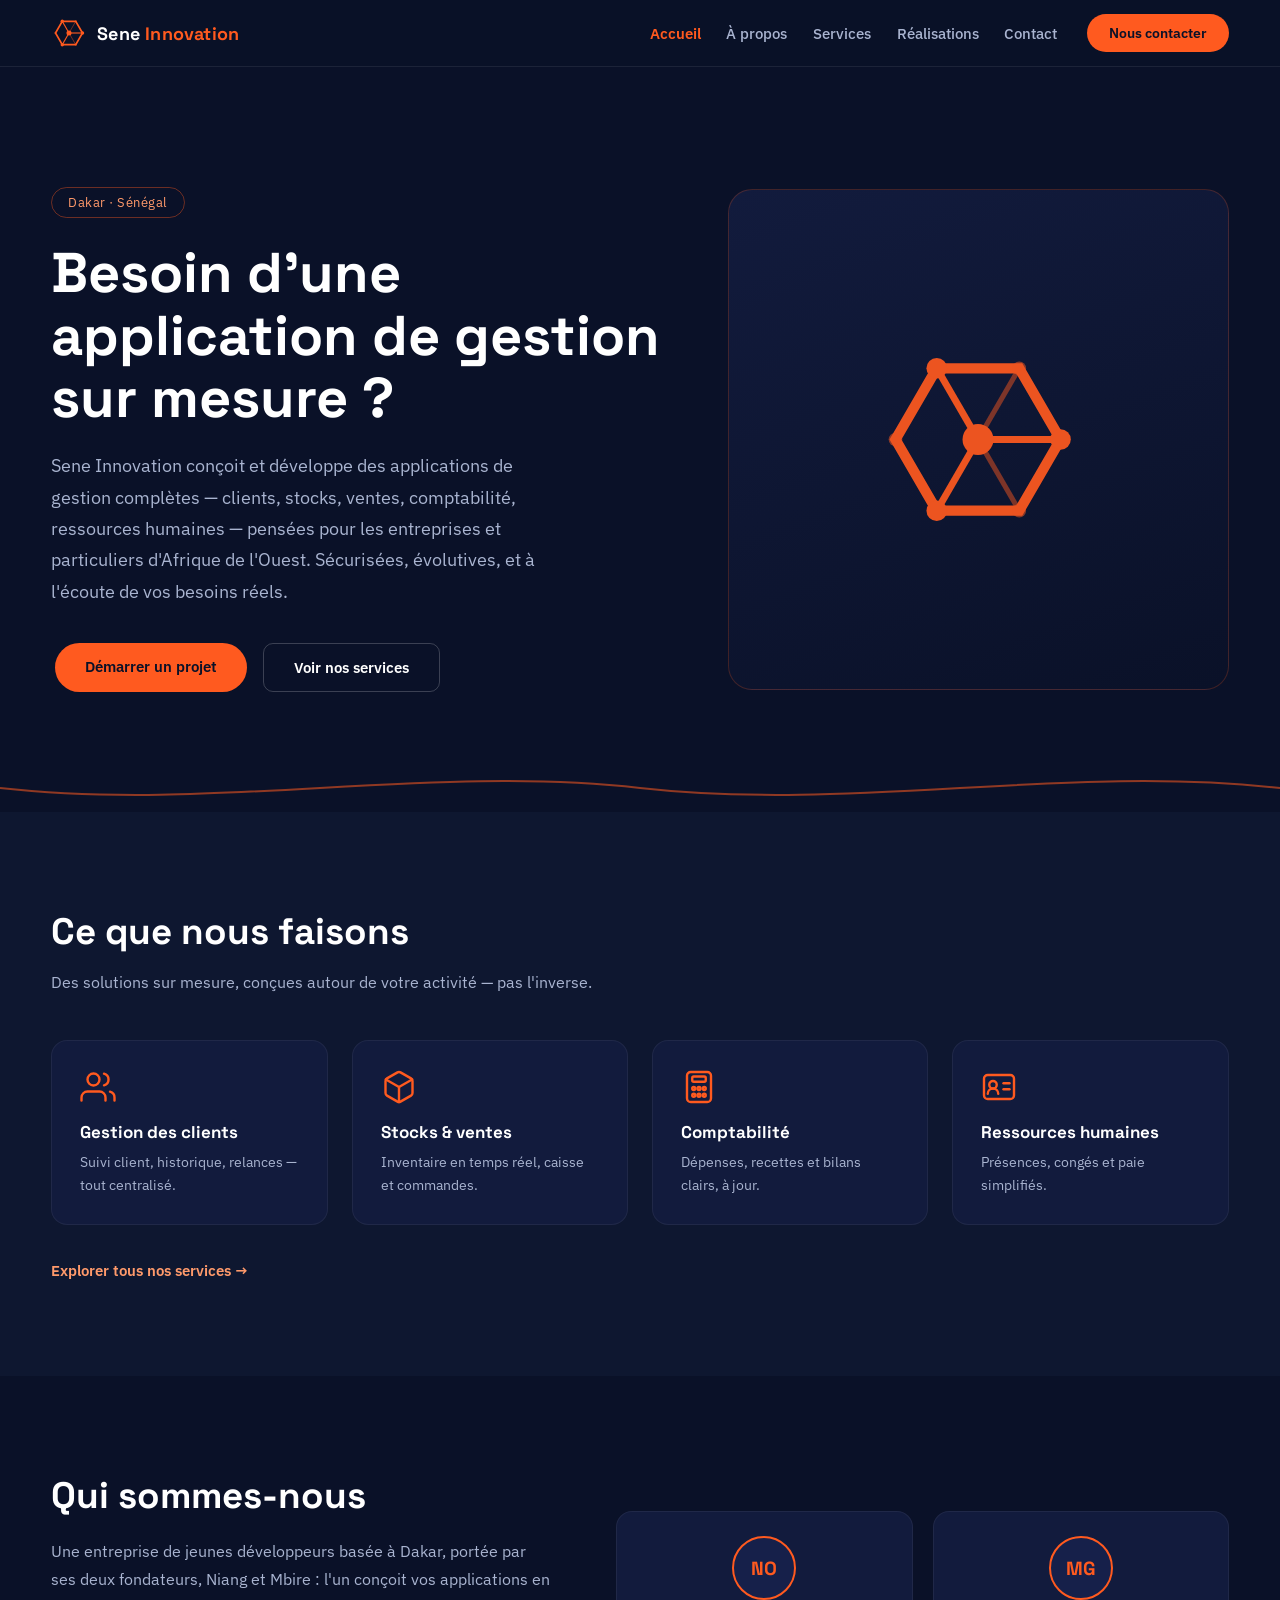
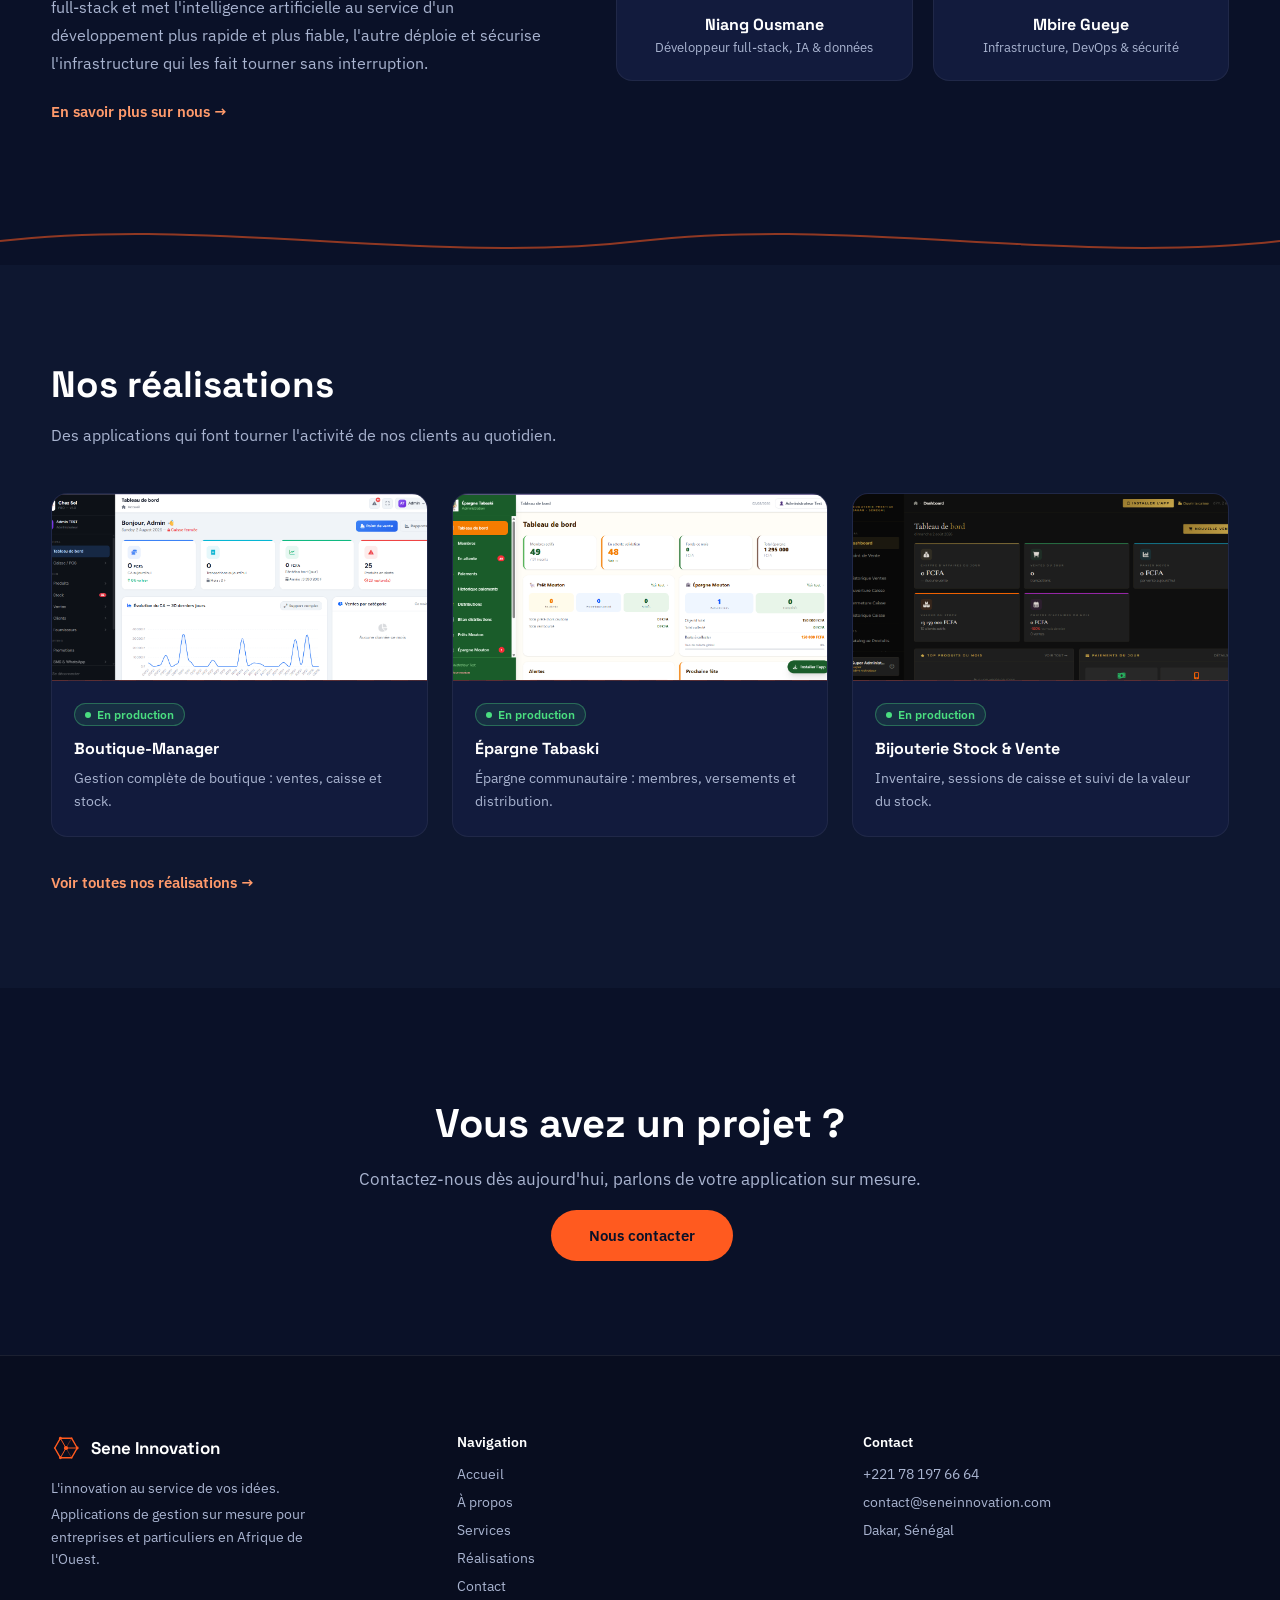
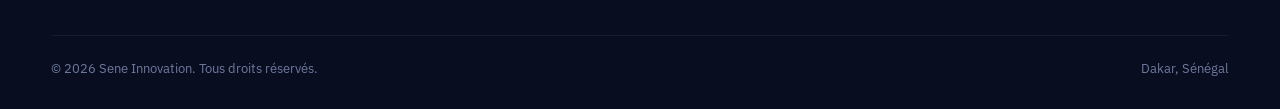
==== commit 94d445e0: "Icone du site, contact simplifie et localisation a Dakar - Icone : favicon.svg derive du logo (detai" ====
--- a/index.html
+++ b/index.html
@@ -4,6 +4,9 @@
 <meta charset="utf-8">
 <title>Sene Innovation — Applications de gestion sur mesure</title>
 <meta name="viewport" content="width=device-width, initial-scale=1">
+<link rel="icon" href="assets/favicon.svg" type="image/svg+xml">
+<link rel="apple-touch-icon" href="assets/apple-touch-icon.png">
+<meta name="theme-color" content="#0A1128">
 <link rel="preconnect" href="https://fonts.googleapis.com">
 <link href="https://fonts.googleapis.com/css2?family=Space+Grotesk:wght@500;600;700&family=IBM+Plex+Sans:wght@400;500;600&display=swap" rel="stylesheet">
 <link rel="stylesheet" href="assets/style.css?v=4">
@@ -28,7 +31,7 @@
 
 <section class="hero-split">
   <div>
-    <span class="eyebrow">Ziguinchor · Sénégal</span>
+    <span class="eyebrow">Dakar · Sénégal</span>
     <h1>Besoin d'une application de gestion sur mesure ?</h1>
     <p>Sene Innovation conçoit et développe des applications de gestion complètes — clients, stocks, ventes, comptabilité, ressources humaines — pensées pour les entreprises et particuliers d'Afrique de l'Ouest. Sécurisées, évolutives, et à l'écoute de vos besoins réels.</p>
     <div class="hero-actions">
@@ -78,7 +81,7 @@
     <div class="split-block">
       <div>
         <h2 class="section-title" style="margin-bottom:18px;">Qui sommes-nous</h2>
-        <p style="line-height:1.75;margin:0 0 24px;">Une entreprise de jeunes développeurs basée à Ziguinchor, portée par ses deux fondateurs, Niang et Mbire : l'un conçoit vos applications en full-stack et met l'intelligence artificielle au service d'un développement plus rapide et plus fiable, l'autre déploie et sécurise l'infrastructure qui les fait tourner sans interruption.</p>
+        <p style="line-height:1.75;margin:0 0 24px;">Une entreprise de jeunes développeurs basée à Dakar, portée par ses deux fondateurs, Niang et Mbire : l'un conçoit vos applications en full-stack et met l'intelligence artificielle au service d'un développement plus rapide et plus fiable, l'autre déploie et sécurise l'infrastructure qui les fait tourner sans interruption.</p>
         <a href="a-propos.html" class="link-arrow">En savoir plus sur nous →</a>
       </div>
       <div class="team-grid">
@@ -189,13 +192,13 @@
       <div class="footer-links">
         <a href="tel:+221781976664">+221 78 197 66 64</a>
         <a href="mailto:contact@seneinnovation.com">contact@seneinnovation.com</a>
-        <span>Ziguinchor, Lyndiane — Sénégal</span>
+        <span>Dakar, Sénégal</span>
       </div>
     </div>
   </div>
   <div class="footer-bottom">
     <span>© 2026 Sene Innovation. Tous droits réservés.</span>
-    <span>Ziguinchor, Sénégal</span>
+    <span>Dakar, Sénégal</span>
   </div>
 </footer>
 
